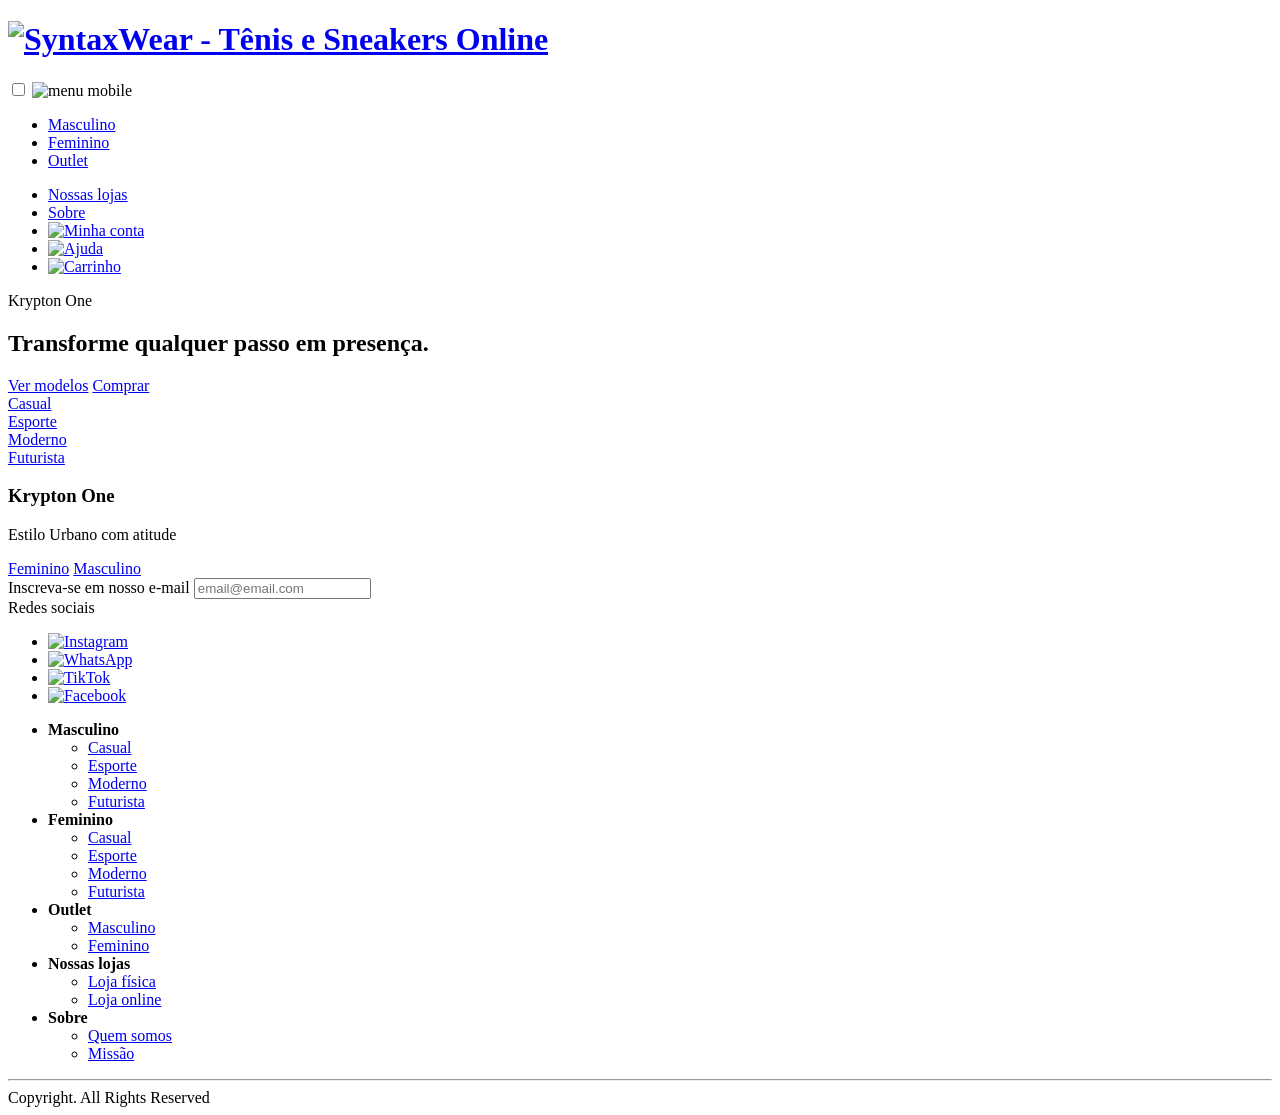
==== index.min.html @ 9175f805 "Add files via upload" ====
<!DOCTYPE html> <html lang="pt-br"> <head> <meta charset="UTF-8"> <meta name="viewport" content="width=device-width,initial-scale=1"> <title>SyntaxWear - Tênis e Sneakers Online</title> <meta name="description" content="Compre os melhores tênis e sneakers online na SyntaxWear. Encontre modelos exclusivos, ofertas imperdíveis e frete grátis para todo o Brasil."> <head> <meta charset="UTF-8"> <meta name="viewport" content="width=device-width,initial-scale=1"> <title>SyntaxWear - Tênis e Sneakers Online</title> <link rel="stylesheet" href="./css/components/header.css"> <link rel="stylesheet" href="./css/components/hero.css"> <link rel="stylesheet" href="./css/components/product-category.css"> <link rel="stylesheet" href="./css/components/product-grid.css"> <link rel="stylesheet" href="./css/components/footer.css"> </head> <body> <header class="header"> <h1 class="logo"> <a href="/" title="SyntaxWear - Tênis e Sneakers Online"> <img src="./images/logo/logo.svg" alt="SyntaxWear - Tênis e Sneakers Online"> </a> </h1> <input type="checkbox" class="menu-toggle" id="menu-toggle"> <label for="menu-toggle" class="menu-icon"> <img src="./images/icons/hamburguer.svg" alt="menu mobile" srcset=""> </label> <nav class="nav-container"> <nav class="nav-center" aria-label="Categorias Principais"> <ul> <li><a href="#">Masculino</a></li> <li><a href="#">Feminino</a></li> <li><a href="#">Outlet</a></li> </ul> </nav> <nav class="nav-right" aria-label="Acesso rápido"> <ul> <li><a href="#">Nossas lojas</a></li> <li><a href="#">Sobre</a></li> <li> <a href="#" aria-label="Minha conta"> <img src="./images/icons/user.svg" alt="Minha conta"> </a> </li> <li> <a href="#" aria-label="Ajuda"> <img src="./images/icons/help.svg" alt="Ajuda"> </a> </li> <li> <a href="#" aria-label="Carrinho"> <img src="./images/icons/bag.svg" alt="Carrinho"> </a> </li> </ul> </nav> </nav> </header> <main> <section class="hero-section"> <div class="hero-overlay"> <div class="hero-content"> <span class="hero-subtitle">Krypton One</span> <h2 class="hero-title">Transforme qualquer passo em presença.</h2> <div class="hero-buttons"> <a class="btn btn-outline" href="#">Ver modelos</a> <a class="btn btn-filled" href="#">Comprar</a> </div> </div> </div> </section> <section class="categories-section"> <div class="category-card casual"> <a href="#" class="category-link">  <span class="category-name btn btn-outline">Casual</span> </a> </div> <div class="category-card esporte"> <a href="#" class="category-link">  <span class="category-name btn btn-outline">Esporte</span> </a> </div> <div class="category-card moderno"> <a href="#" class="category-link">  <span class="category-name btn btn-outline">Moderno</span> </a> </div> <div class="category-card futurista"> <a href="#" class="category-link">  <span class="category-name btn btn-outline">Futurista</span> </a> </div> </section> <section class="grid-section"> <div class="card highlight"> <div class="top1-content"> <h3 class="card-title">Krypton One</h3> <p class="card-subtitle">Estilo Urbano com atitude</p> <div class="cta-group"> <a href="#" class="btn btn-outline">Feminino</a> <a href="#" class="btn btn-outline">Masculino</a> </div> </div> </div>      </section> </main> <footer class="site-footer" id="footer"> <div class="footer-content"> <div class="footer-right"> <form class="newsletter-form"> <label for="newsletter-email">Inscreva-se em nosso e-mail</label> <input type="email" id="newsletter-email" placeholder="email@email.com"> </form> <div class="footer-social"> <span>Redes sociais</span> <ul> <li> <a href="#"><img src="./images/icons/instagram.svg" alt="Instagram"></a> </li> <li> <a href="#"><img src="./images/icons/whatsapp.svg" alt="WhatsApp"></a> </li> <li> <a href="#"><img src="./images/icons/tiktok.svg" alt="TikTok"></a> </li> <li> <a href="#"><img src="./images/icons/facebook.svg" alt="Facebook"></a> </li> </ul> </div> </div> <nav class="footer-nav" id="footer"> <ul> <li> <strong>Masculino</strong> <ul> <li><a href="#">Casual</a></li> <li><a href="#">Esporte</a></li> <li><a href="#">Moderno</a></li> <li><a href="#">Futurista</a></li> </ul> </li> <li> <strong>Feminino</strong> <ul> <li><a href="#">Casual</a></li> <li><a href="#">Esporte</a></li> <li><a href="#">Moderno</a></li> <li><a href="#">Futurista</a></li> </ul> </li> <li> <strong>Outlet</strong> <ul> <li><a href="#">Masculino</a></li> <li><a href="#">Feminino</a></li> </ul> </li> <li> <strong>Nossas lojas</strong> <ul> <li><a href="#">Loja física</a></li> <li><a href="#">Loja online</a></li> </ul> </li> <li> <strong>Sobre</strong> <ul> <li><a href="#">Quem somos</a></li> <li><a href="#">Missão</a></li> </ul> </li> </ul> </nav> </div> <hr> <div class="footer-copy">Copyright. All Rights Reserved</div> </footer>
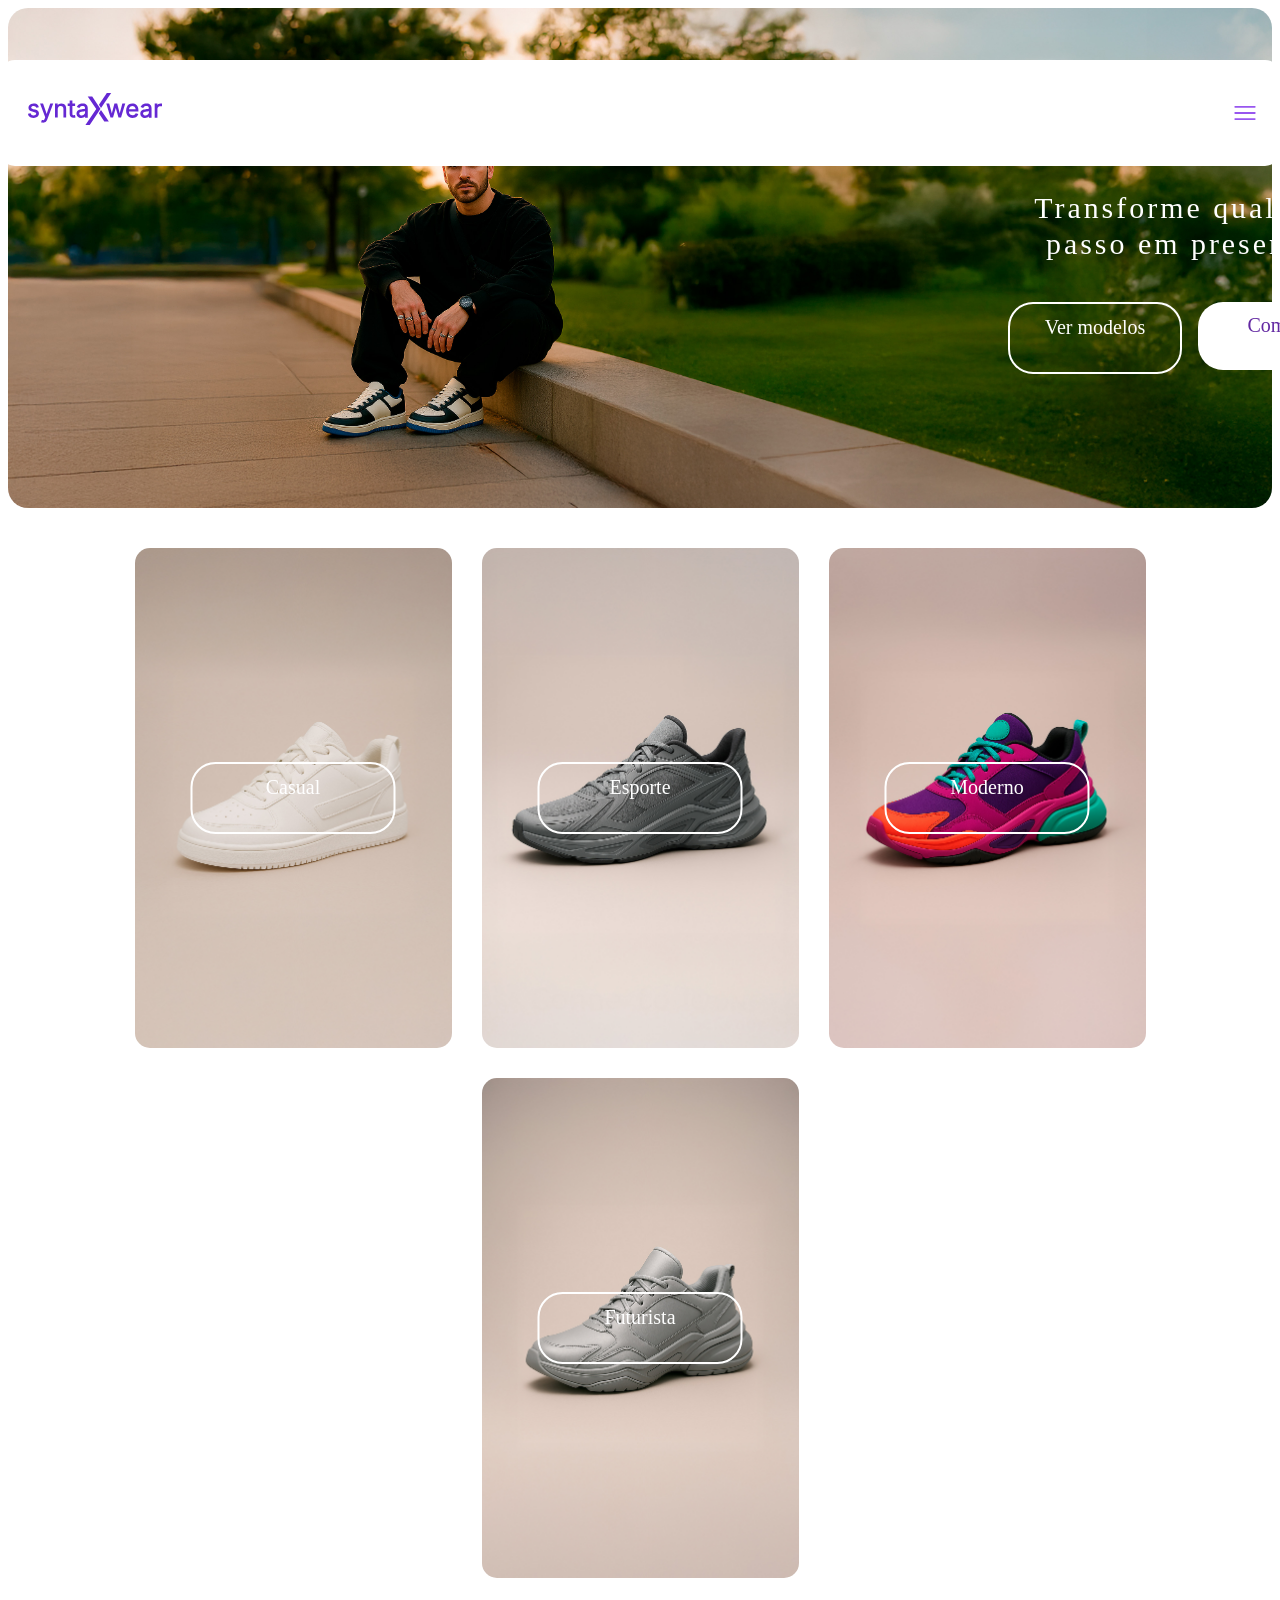
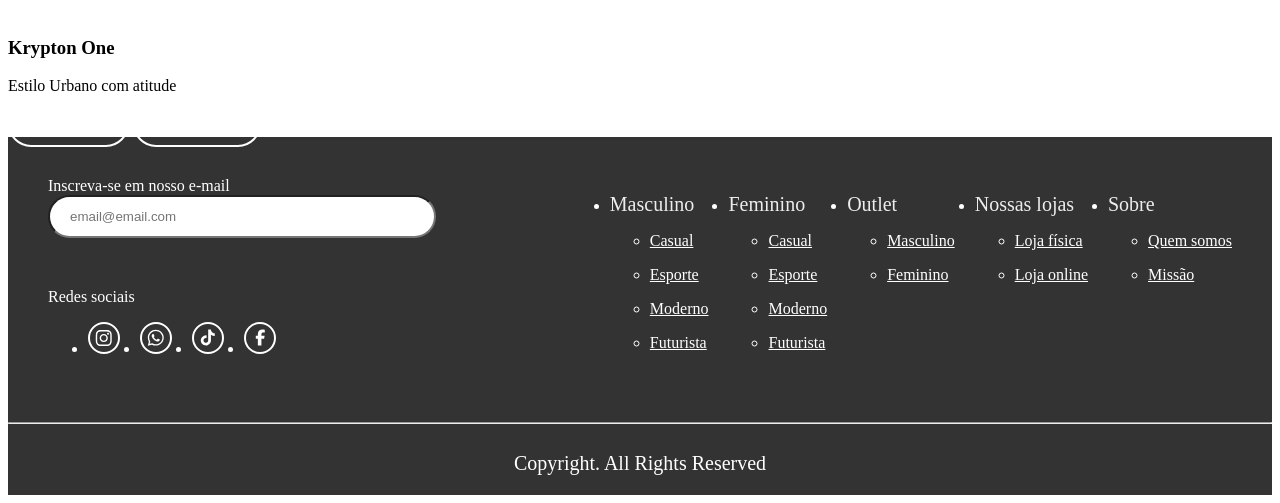
==== commit 863d05e9: "comiit - sim!!!" ====
--- a/index.min.html
+++ b/index.min.html
@@ -1 +1 @@
-<!DOCTYPE html> <html lang="pt-br"> <head> <meta charset="UTF-8"> <meta name="viewport" content="width=device-width,initial-scale=1"> <title>SyntaxWear - Tênis e Sneakers Online</title> <meta name="description" content="Compre os melhores tênis e sneakers online na SyntaxWear. Encontre modelos exclusivos, ofertas imperdíveis e frete grátis para todo o Brasil."> <head> <meta charset="UTF-8"> <meta name="viewport" content="width=device-width,initial-scale=1"> <title>SyntaxWear - Tênis e Sneakers Online</title> <link rel="stylesheet" href="./css/components/header.css"> <link rel="stylesheet" href="./css/components/hero.css"> <link rel="stylesheet" href="./css/components/product-category.css"> <link rel="stylesheet" href="./css/components/product-grid.css"> <link rel="stylesheet" href="./css/components/footer.css"> </head> <body> <header class="header"> <h1 class="logo"> <a href="/" title="SyntaxWear - Tênis e Sneakers Online"> <img src="./images/logo/logo.svg" alt="SyntaxWear - Tênis e Sneakers Online"> </a> </h1> <input type="checkbox" class="menu-toggle" id="menu-toggle"> <label for="menu-toggle" class="menu-icon"> <img src="./images/icons/hamburguer.svg" alt="menu mobile" srcset=""> </label> <nav class="nav-container"> <nav class="nav-center" aria-label="Categorias Principais"> <ul> <li><a href="#">Masculino</a></li> <li><a href="#">Feminino</a></li> <li><a href="#">Outlet</a></li> </ul> </nav> <nav class="nav-right" aria-label="Acesso rápido"> <ul> <li><a href="#">Nossas lojas</a></li> <li><a href="#">Sobre</a></li> <li> <a href="#" aria-label="Minha conta"> <img src="./images/icons/user.svg" alt="Minha conta"> </a> </li> <li> <a href="#" aria-label="Ajuda"> <img src="./images/icons/help.svg" alt="Ajuda"> </a> </li> <li> <a href="#" aria-label="Carrinho"> <img src="./images/icons/bag.svg" alt="Carrinho"> </a> </li> </ul> </nav> </nav> </header> <main> <section class="hero-section"> <div class="hero-overlay"> <div class="hero-content"> <span class="hero-subtitle">Krypton One</span> <h2 class="hero-title">Transforme qualquer passo em presença.</h2> <div class="hero-buttons"> <a class="btn btn-outline" href="#">Ver modelos</a> <a class="btn btn-filled" href="#">Comprar</a> </div> </div> </div> </section> <section class="categories-section"> <div class="category-card casual"> <a href="#" class="category-link">  <span class="category-name btn btn-outline">Casual</span> </a> </div> <div class="category-card esporte"> <a href="#" class="category-link">  <span class="category-name btn btn-outline">Esporte</span> </a> </div> <div class="category-card moderno"> <a href="#" class="category-link">  <span class="category-name btn btn-outline">Moderno</span> </a> </div> <div class="category-card futurista"> <a href="#" class="category-link">  <span class="category-name btn btn-outline">Futurista</span> </a> </div> </section> <section class="grid-section"> <div class="card highlight"> <div class="top1-content"> <h3 class="card-title">Krypton One</h3> <p class="card-subtitle">Estilo Urbano com atitude</p> <div class="cta-group"> <a href="#" class="btn btn-outline">Feminino</a> <a href="#" class="btn btn-outline">Masculino</a> </div> </div> </div>      </section> </main> <footer class="site-footer" id="footer"> <div class="footer-content"> <div class="footer-right"> <form class="newsletter-form"> <label for="newsletter-email">Inscreva-se em nosso e-mail</label> <input type="email" id="newsletter-email" placeholder="email@email.com"> </form> <div class="footer-social"> <span>Redes sociais</span> <ul> <li> <a href="#"><img src="./images/icons/instagram.svg" alt="Instagram"></a> </li> <li> <a href="#"><img src="./images/icons/whatsapp.svg" alt="WhatsApp"></a> </li> <li> <a href="#"><img src="./images/icons/tiktok.svg" alt="TikTok"></a> </li> <li> <a href="#"><img src="./images/icons/facebook.svg" alt="Facebook"></a> </li> </ul> </div> </div> <nav class="footer-nav" id="footer"> <ul> <li> <strong>Masculino</strong> <ul> <li><a href="#">Casual</a></li> <li><a href="#">Esporte</a></li> <li><a href="#">Moderno</a></li> <li><a href="#">Futurista</a></li> </ul> </li> <li> <strong>Feminino</strong> <ul> <li><a href="#">Casual</a></li> <li><a href="#">Esporte</a></li> <li><a href="#">Moderno</a></li> <li><a href="#">Futurista</a></li> </ul> </li> <li> <strong>Outlet</strong> <ul> <li><a href="#">Masculino</a></li> <li><a href="#">Feminino</a></li> </ul> </li> <li> <strong>Nossas lojas</strong> <ul> <li><a href="#">Loja física</a></li> <li><a href="#">Loja online</a></li> </ul> </li> <li> <strong>Sobre</strong> <ul> <li><a href="#">Quem somos</a></li> <li><a href="#">Missão</a></li> </ul> </li> </ul> </nav> </div> <hr> <div class="footer-copy">Copyright. All Rights Reserved</div> </footer> +<!DOCTYPE html> <html lang="pt-br"> <head> <meta charset="UTF-8"> <meta name="viewport" content="width=device-width,initial-scale=1"> <title>SyntaxWear - Tênis e Sneakers Online </title> <meta name="description" content="Compre os melhores tênis e sneakers online na SyntaxWear. Encontre modelos exclusivos, ofertas imperdíveis e frete grátis para todo o Brasil."> <head> <meta charset="UTF-8"> <meta name="viewport" content="width=device-width,initial-scale=1"> <title>SyntaxWear - Tênis e Sneakers Online</title> <link rel="stylesheet" href="./css/components/header.css"> <link rel="stylesheet" href="./css/components/hero.css"> <link rel="stylesheet" href="./css/components/product-category.css"> <link rel="stylesheet" href="./css/components/product-grid.css"> <link rel="stylesheet" href="./css/components/footer.css"> </head> <body> <header class="header"> <h1 class="logo"> <a href="/" title="SyntaxWear - Tênis e Sneakers Online"> <img src="./images/logo/logo.svg" alt="SyntaxWear - Tênis e Sneakers Online"> </a> </h1> <input type="checkbox" class="menu-toggle" id="menu-toggle"> <label for="menu-toggle" class="menu-icon"> <img src="./images/icons/hamburguer.svg" alt="menu mobile" srcset=""> </label> <nav class="nav-container"> <nav class="nav-center" aria-label="Categorias Principais"> <ul> <li><a href="#">Masculino</a></li> <li><a href="#">Feminino</a></li> <li><a href="#">Outlet</a></li> </ul> </nav> <nav class="nav-right" aria-label="Acesso rápido"> <ul> <li><a href="#">Nossas lojas</a></li> <li><a href="#">Sobre</a></li> <li> <a href="#" aria-label="Minha conta"> <img src="./images/icons/user.svg" alt="Minha conta"> </a> </li> <li> <a href="#" aria-label="Ajuda"> <img src="./images/icons/help.svg" alt="Ajuda"> </a> </li> <li> <a href="#" aria-label="Carrinho"> <img src="./images/icons/bag.svg" alt="Carrinho"> </a> </li> </ul> </nav> </nav> </header> <main> <section class="hero-section"> <div class="hero-overlay"> <div class="hero-content"> <span class="hero-subtitle">Krypton One</span> <h2 class="hero-title">Transforme qualquer passo em presença.</h2> <div class="hero-buttons"> <a class="btn btn-outline" href="#">Ver modelos</a> <a class="btn btn-filled" href="#">Comprar</a> </div> </div> </div> </section> <section class="categories-section"> <div class="category-card casual"> <a href="#" class="category-link">  <span class="category-name btn btn-outline">Casual</span> </a> </div> <div class="category-card esporte"> <a href="#" class="category-link">  <span class="category-name btn btn-outline">Esporte</span> </a> </div> <div class="category-card moderno"> <a href="#" class="category-link">  <span class="category-name btn btn-outline">Moderno</span> </a> </div> <div class="category-card futurista"> <a href="#" class="category-link">  <span class="category-name btn btn-outline">Futurista</span> </a> </div> </section> <section class="grid-section"> <div class="card highlight"> <div class="top1-content"> <h3 class="card-title">Krypton One</h3> <p class="card-subtitle">Estilo Urbano com atitude</p> <div class="cta-group"> <a href="#" class="btn btn-outline">Feminino</a> <a href="#" class="btn btn-outline">Masculino</a> </div> </div> </div>      </section> </main> <footer class="site-footer" id="footer"> <div class="footer-content"> <div class="footer-right"> <form class="newsletter-form"> <label for="newsletter-email">Inscreva-se em nosso e-mail</label> <input type="email" id="newsletter-email" placeholder="email@email.com"> </form> <div class="footer-social"> <span>Redes sociais</span> <ul> <li> <a href="#"><img src="./images/icons/instagram.svg" alt="Instagram"></a> </li> <li> <a href="#"><img src="./images/icons/whatsapp.svg" alt="WhatsApp"></a> </li> <li> <a href="#"><img src="./images/icons/tiktok.svg" alt="TikTok"></a> </li> <li> <a href="#"><img src="./images/icons/facebook.svg" alt="Facebook"></a> </li> </ul> </div> </div> <nav class="footer-nav" id="footer"> <ul> <li> <strong>Masculino</strong> <ul> <li><a href="#">Casual</a></li> <li><a href="#">Esporte</a></li> <li><a href="#">Moderno</a></li> <li><a href="#">Futurista</a></li> </ul> </li> <li> <strong>Feminino</strong> <ul> <li><a href="#">Casual</a></li> <li><a href="#">Esporte</a></li> <li><a href="#">Moderno</a></li> <li><a href="#">Futurista</a></li> </ul> </li> <li> <strong>Outlet</strong> <ul> <li><a href="#">Masculino</a></li> <li><a href="#">Feminino</a></li> </ul> </li> <li> <strong>Nossas lojas</strong> <ul> <li><a href="#">Loja física</a></li> <li><a href="#">Loja online</a></li> </ul> </li> <li> <strong>Sobre</strong> <ul> <li><a href="#">Quem somos</a></li> <li><a href="#">Missão</a></li> </ul> </li> </ul> </nav> </div> <hr> <div class="footer-copy">Copyright. All Rights Reserved</div> </footer> 
--- a/css/components/header.css
+++ b/css/components/header.css
@@ -0,0 +1,130 @@
+/* header.css */
+.header {
+	position: fixed;
+	top: 60px;
+	left: 50%;
+	transform: translate(-50%);
+	width: 1260px;
+	width: 1260px;
+	border-radius: 15px;
+	z-index: 999;
+	display: flex;
+	justify-content: space-between;
+	align-items: center;
+	padding: 0.225rem 1.25rem;
+	background-color: #ffffff;
+}
+
+.logo img {
+	height: 48px;
+	width: 150px;
+}
+
+.nav-center ul {
+	display: flex;
+	gap: 2.5rem;
+}
+
+.nav-center a,
+.nav-right a {
+    font-size: 1.25rem;
+	color: #333333
+	text-decoration: none;
+	transition: color 0.3s;
+}
+
+.nav-center a:hover,
+.nav-right a:hover {
+	color: #7c3aed;
+}
+.nav-right ul {
+	display: flex;
+	gap: 2.5rem;
+	align-items: center;
+}
+
+.nav-right img {
+	height: 20px;
+}
+
+.nav-right a:hover img {
+	opacity: 0.7;
+}
+
+.nav-container{
+	display: flex;
+	justify-content: space-between;
+	width: 100%;
+	align-items: center;
+	flex:1;
+	margin-left: 10rem;
+}
+
+.menu-toggle{
+	display: none;
+}
+
+.menu-icon{
+	width: 30px;
+	height: 30px;
+	display: none;
+	cursor: pointer;
+	z-index: 1001;
+}
+
+.menu-icon img{
+	width: 100%;
+	height: 100%;
+	transition: opacity 0.3s ease;
+}
+
+.menu-icon:hover img{
+	opacity: 0.7;
+}
+
+@media (max-width: 1280px){
+	.header{
+		width: calc(100% - 40px);
+	}
+
+	.menu-icon{
+		display: block;
+	}
+
+	.nav-container{
+		position: fixed;
+		top:0;
+		right: -100%;
+		width: 200px;
+		flex-direction: column;
+		padding: 80px 20px 20px;
+		background-color: #ffffff;
+		gap: 2rem;
+		transition: right 0.3s ease;
+		align-items: flex-start;
+	}
+
+	.nav-center, .nav-right{
+		width: 100%;
+		text-align: center;
+	}
+
+	.nav-center ul, .nav-right ul{
+		flex-direction: column;
+		gap: 1.5rem;
+		width: 100%;
+	}
+
+	.nav-center a, .nav-right a{
+		width: 100%;
+		border-bottom: 1px solid #eeeeee;
+		padding: 0.3rem 0;
+		font-size: 1rem;
+		display: block;
+	}
+
+	.menu-toggle:checked ~ .nav-container{
+		right: 0;
+	} 
+	
+}
--- a/css/components/hero.css
+++ b/css/components/hero.css
@@ -0,0 +1,76 @@
+/* hero.css */
+.hero-section{
+    background: url(../../images/banners/hero.jpg) no-repeat center;
+    background-size: cover;
+
+    height: 500px;
+    position: relative;
+    border-radius: 20px;
+}
+
+.hero-overlay{
+    width: 100%;
+    height: 100%;
+    display: flex;
+    align-items: center;
+    justify-content: flex-end;
+    padding: 0 6rem;
+}
+
+.hero-content{
+    color: #ffffff;
+    max-width: 360px;
+    text-align: center;
+}
+
+.hero-buttons{
+    display: flex;
+    gap: 16px;
+}
+
+.hero-content .hero-title{
+    font-size: 1.87rem;
+    margin-bottom: 40px;
+    font-weight: 400;
+    line-height: 36px;
+    letter-spacing: 3px;
+}
+
+.hero-content .hero-subtitle{
+    font-size: 1.25rem;
+    margin-bottom: 1.5rem;
+    display: block;
+
+}
+
+.btn{
+    font-size: 1.25rem;
+    width: 161px;
+    height: 48px;
+    border-radius: 25px;
+    text-decoration: none;
+    color: #ffffff;
+    font-weight: 400;
+    padding:10px 20px;
+    transition: background-color 0.3s border 0.3s; 
+
+}
+
+.btn-outline{
+    background-color: transparent;
+    border: 2px solid #ffffff;
+    line-height: 26px;
+    
+}
+
+.btn-filled{
+    background-color: #ffffff;
+    color: #6329a2;
+    line-height: 26px;
+}
+
+.btn:hover{
+background-color: #6329a2;
+color: #ffffff;
+}
+
--- a/css/components/product-category.css
+++ b/css/components/product-category.css
@@ -0,0 +1,59 @@
+/* product-category.css */
+.categories-section {
+	padding-top: 40px;
+	padding-bottom: 40px;
+	display: flex;
+	flex-wrap: wrap;
+	justify-content: center;
+	gap: 30px;
+}
+
+.category-card {
+	position: relative;
+	width: 317px;
+	height: 500px;
+	border-radius: 15px;
+	overflow: hidden;
+}
+
+.overlay{
+	position: absolute;
+	inset: 0;
+	background-color: rgba(0, 0, 0, 0.25);
+	z-index: 1;
+}
+
+.category-name {
+	position: absolute;
+	left: 50%;
+	top: 50%;
+	transform: translate(-50%, -50%);
+	z-index: 2;
+	text-align: center;
+}
+
+.casual {
+	background: url(../../images/products/casual.jpg) no-repeat center;
+	background-size: cover;
+}
+
+.esporte {
+	background: url(../../images/products/esporte.jpg) no-repeat center;
+	background-size: cover;
+}
+
+.moderno {
+	background: url(../../images/products/moderno.jpg) no-repeat center;
+	background-size: cover;
+}
+	
+.futurista {
+	background: url(../../images/products/futurista.jpg) no-repeat center;
+	background-size: cover;
+}
+
+@media (max-width:500px) {
+	.category-card{
+		width: 100%;
+	}
+}
--- a/css/components/footer.css
+++ b/css/components/footer.css
@@ -0,0 +1,100 @@
+/* footer.css */
+.site-footer{
+    background-color: #333333;
+    color: #ffffff;
+}
+
+.footer-content{
+    max-width: 1360px;
+    margin: 0 auto;
+    padding: 2.5rem;
+    display: flex;
+    justify-content: space-between;
+}
+
+.footer-right{
+    display: flex;
+    flex-direction: column;
+    gap: 3.125rem;
+}
+
+.footer-nav ul{
+    display: flex;
+    gap: 1.25rem;
+}
+
+.footer-nav ul ul{
+    display: flex;
+    flex-direction: column;
+    gap: 1rem;
+}
+
+.footer-nav strong{
+    color: #EDEDED;
+    font-size: 1.25rem;
+    margin-bottom: 1rem;
+    display: block;
+    font-weight: 400;
+}
+
+.footer-nav li a{
+    color: #ffffff;
+}
+
+.footer-nav li a:hover{
+    text-decoration: underline;
+}
+
+.newsletter-form{
+    display: flex;
+    flex-direction: column;
+}
+
+.newsletter-form input{
+    border-radius: 30px;
+    color: #AAAAAA;
+    padding: 0.75rem 1.25rem;
+    width: 21.5rem;
+}
+
+.footer-social span{
+    margin-bottom: 1rem;
+    display: block;
+}
+
+.footer-social ul{
+    display: flex;
+    gap: 1.25rem;
+}
+
+.footer-social li a:hover img{
+    opacity: 0.7;
+}
+
+.footer-copy{
+    font-size: 1.25rem;
+    text-align: center;
+    padding: 20px 0;
+}
+
+@media (max-width: 1000px) {
+	.footer-content{
+		flex-direction: column;
+		gap: 2rem;
+		padding: 2rem 1rem;
+	}
+
+	.footer-nav ul{
+		flex-direction: column;
+		gap: 2rem;
+	}
+
+	.footer-social ul{
+		gap: 1rem;
+	}
+
+	.footer-copy{
+		font-size: 1rem;
+		padding: 1.5rem 0 1.5rem;
+	}
+}
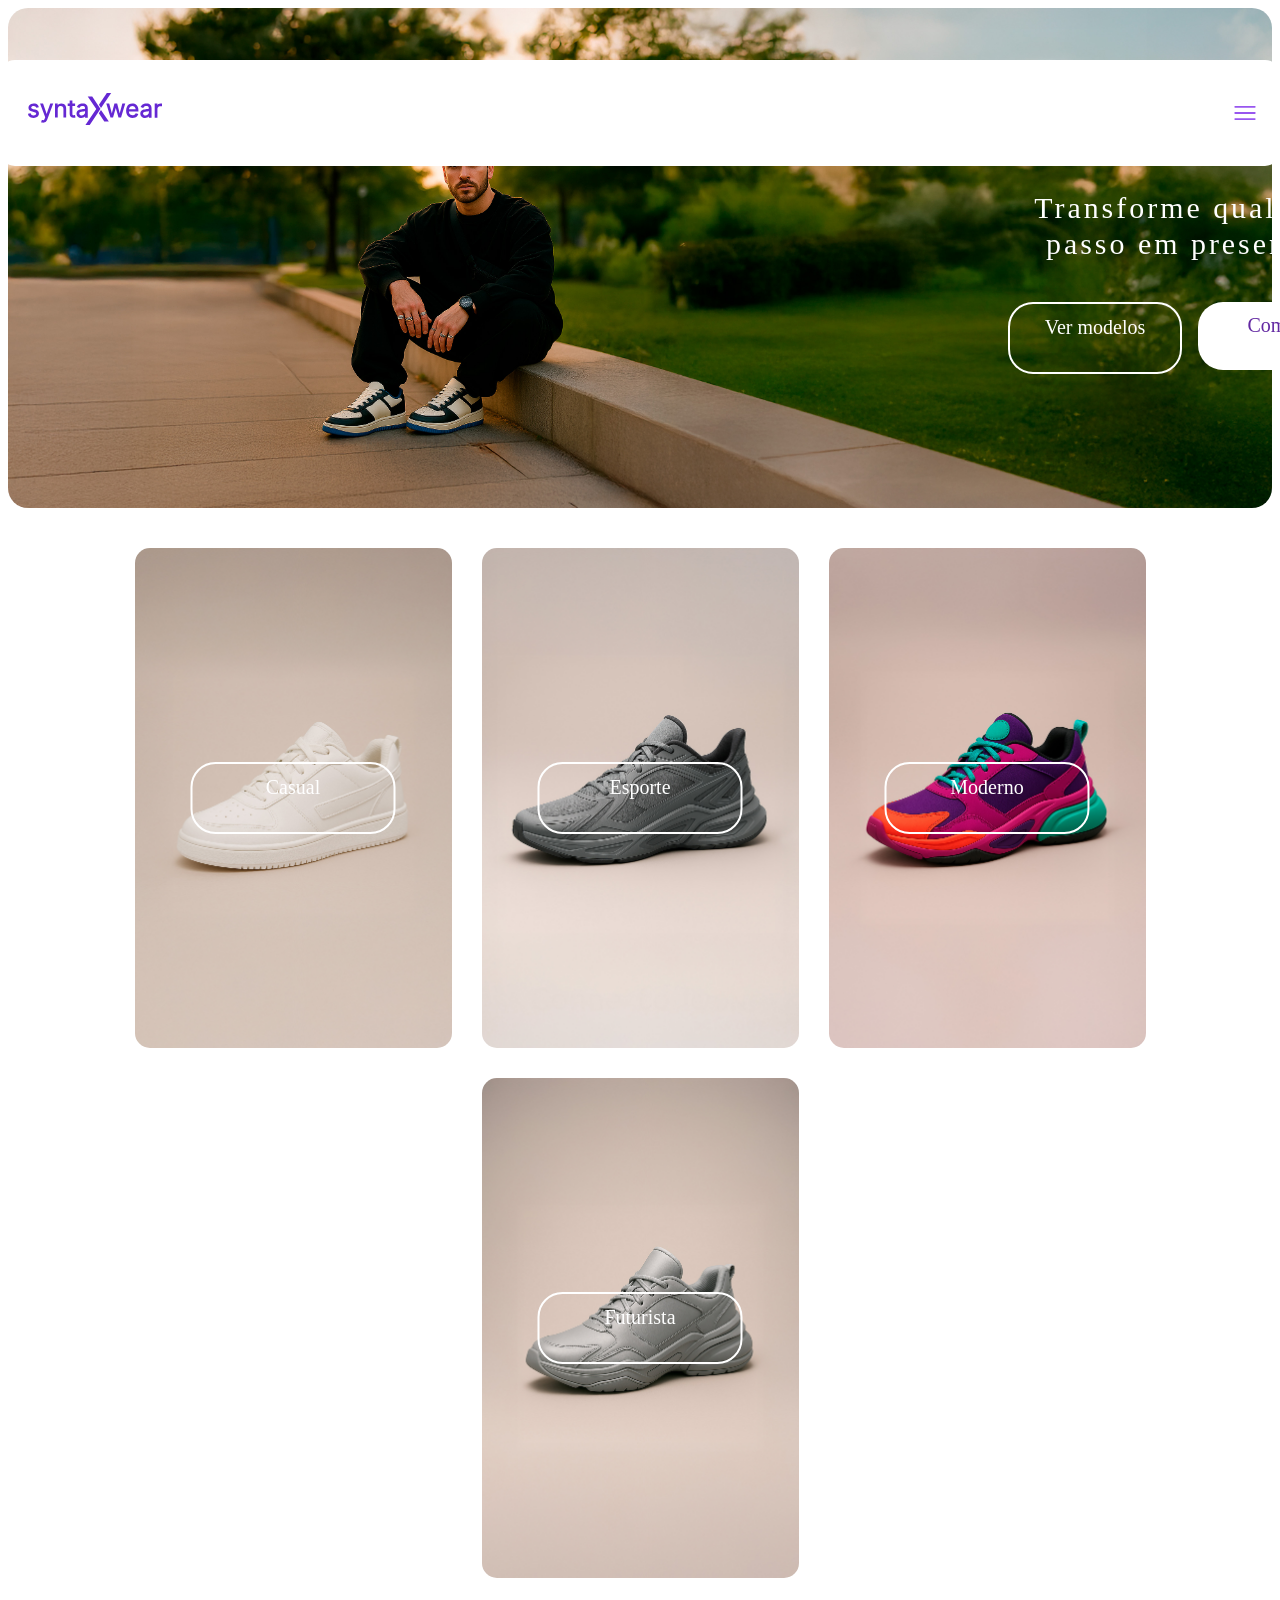
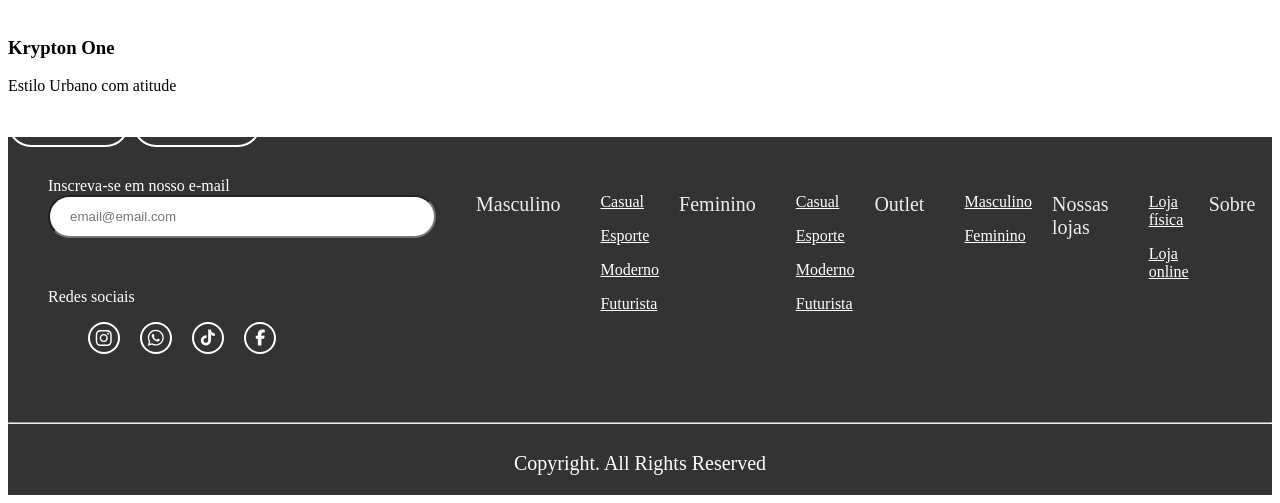
==== commit 56ae004b: "Bug: correção do lista que estava passando por cima do resert do css" ====
--- a/index.min.html
+++ b/index.min.html
@@ -1 +1 @@
-<!DOCTYPE html> <html lang="pt-br"> <head> <meta charset="UTF-8"> <meta name="viewport" content="width=device-width,initial-scale=1"> <title>SyntaxWear - Tênis e Sneakers Online </title> <meta name="description" content="Compre os melhores tênis e sneakers online na SyntaxWear. Encontre modelos exclusivos, ofertas imperdíveis e frete grátis para todo o Brasil."> <head> <meta charset="UTF-8"> <meta name="viewport" content="width=device-width,initial-scale=1"> <title>SyntaxWear - Tênis e Sneakers Online</title> <link rel="stylesheet" href="./css/components/header.css"> <link rel="stylesheet" href="./css/components/hero.css"> <link rel="stylesheet" href="./css/components/product-category.css"> <link rel="stylesheet" href="./css/components/product-grid.css"> <link rel="stylesheet" href="./css/components/footer.css"> </head> <body> <header class="header"> <h1 class="logo"> <a href="/" title="SyntaxWear - Tênis e Sneakers Online"> <img src="./images/logo/logo.svg" alt="SyntaxWear - Tênis e Sneakers Online"> </a> </h1> <input type="checkbox" class="menu-toggle" id="menu-toggle"> <label for="menu-toggle" class="menu-icon"> <img src="./images/icons/hamburguer.svg" alt="menu mobile" srcset=""> </label> <nav class="nav-container"> <nav class="nav-center" aria-label="Categorias Principais"> <ul> <li><a href="#">Masculino</a></li> <li><a href="#">Feminino</a></li> <li><a href="#">Outlet</a></li> </ul> </nav> <nav class="nav-right" aria-label="Acesso rápido"> <ul> <li><a href="#">Nossas lojas</a></li> <li><a href="#">Sobre</a></li> <li> <a href="#" aria-label="Minha conta"> <img src="./images/icons/user.svg" alt="Minha conta"> </a> </li> <li> <a href="#" aria-label="Ajuda"> <img src="./images/icons/help.svg" alt="Ajuda"> </a> </li> <li> <a href="#" aria-label="Carrinho"> <img src="./images/icons/bag.svg" alt="Carrinho"> </a> </li> </ul> </nav> </nav> </header> <main> <section class="hero-section"> <div class="hero-overlay"> <div class="hero-content"> <span class="hero-subtitle">Krypton One</span> <h2 class="hero-title">Transforme qualquer passo em presença.</h2> <div class="hero-buttons"> <a class="btn btn-outline" href="#">Ver modelos</a> <a class="btn btn-filled" href="#">Comprar</a> </div> </div> </div> </section> <section class="categories-section"> <div class="category-card casual"> <a href="#" class="category-link">  <span class="category-name btn btn-outline">Casual</span> </a> </div> <div class="category-card esporte"> <a href="#" class="category-link">  <span class="category-name btn btn-outline">Esporte</span> </a> </div> <div class="category-card moderno"> <a href="#" class="category-link">  <span class="category-name btn btn-outline">Moderno</span> </a> </div> <div class="category-card futurista"> <a href="#" class="category-link">  <span class="category-name btn btn-outline">Futurista</span> </a> </div> </section> <section class="grid-section"> <div class="card highlight"> <div class="top1-content"> <h3 class="card-title">Krypton One</h3> <p class="card-subtitle">Estilo Urbano com atitude</p> <div class="cta-group"> <a href="#" class="btn btn-outline">Feminino</a> <a href="#" class="btn btn-outline">Masculino</a> </div> </div> </div>      </section> </main> <footer class="site-footer" id="footer"> <div class="footer-content"> <div class="footer-right"> <form class="newsletter-form"> <label for="newsletter-email">Inscreva-se em nosso e-mail</label> <input type="email" id="newsletter-email" placeholder="email@email.com"> </form> <div class="footer-social"> <span>Redes sociais</span> <ul> <li> <a href="#"><img src="./images/icons/instagram.svg" alt="Instagram"></a> </li> <li> <a href="#"><img src="./images/icons/whatsapp.svg" alt="WhatsApp"></a> </li> <li> <a href="#"><img src="./images/icons/tiktok.svg" alt="TikTok"></a> </li> <li> <a href="#"><img src="./images/icons/facebook.svg" alt="Facebook"></a> </li> </ul> </div> </div> <nav class="footer-nav" id="footer"> <ul> <li> <strong>Masculino</strong> <ul> <li><a href="#">Casual</a></li> <li><a href="#">Esporte</a></li> <li><a href="#">Moderno</a></li> <li><a href="#">Futurista</a></li> </ul> </li> <li> <strong>Feminino</strong> <ul> <li><a href="#">Casual</a></li> <li><a href="#">Esporte</a></li> <li><a href="#">Moderno</a></li> <li><a href="#">Futurista</a></li> </ul> </li> <li> <strong>Outlet</strong> <ul> <li><a href="#">Masculino</a></li> <li><a href="#">Feminino</a></li> </ul> </li> <li> <strong>Nossas lojas</strong> <ul> <li><a href="#">Loja física</a></li> <li><a href="#">Loja online</a></li> </ul> </li> <li> <strong>Sobre</strong> <ul> <li><a href="#">Quem somos</a></li> <li><a href="#">Missão</a></li> </ul> </li> </ul> </nav> </div> <hr> <div class="footer-copy">Copyright. All Rights Reserved</div> </footer> +<!DOCTYPE html> <html lang="pt-br"> <head> <meta charset="UTF-8"> <meta name="viewport" content="width=device-width,initial-scale=1"> <title>SyntaxWear - Tênis e Sneakers Online </title> <meta name="description" content="Compre os melhores tênis e sneakers online na SyntaxWear. Encontre modelos exclusivos, ofertas imperdíveis e frete grátis para todo o Brasil."> <head> <meta charset="UTF-8"> <meta name="viewport" content="width=device-width,initial-scale=1"> <title>SyntaxWear - Tênis e Sneakers Online</title> <link rel="stylesheet" href="./css/components/reset.css"> <link rel="stylesheet" href="./css/components/header.css"> <link rel="stylesheet" href="./css/components/hero.css"> <link rel="stylesheet" href="./css/components/product-category.css"> <link rel="stylesheet" href="./css/components/product-grid.css"> <link rel="stylesheet" href="./css/components/footer.css"> </head> <body> <header class="header"> <h1 class="logo"> <a href="/" title="SyntaxWear - Tênis e Sneakers Online"> <img src="./images/logo/logo.svg" alt="SyntaxWear - Tênis e Sneakers Online"> </a> </h1> <input type="checkbox" class="menu-toggle" id="menu-toggle"> <label for="menu-toggle" class="menu-icon"> <img src="./images/icons/hamburguer.svg" alt="menu mobile" srcset=""> </label> <nav class="nav-container"> <nav class="nav-center" aria-label="Categorias Principais"> <ul> <li class="remove_dot"><a href="#">Masculino</a></li> <li class="remove_dot"><a href="#">Feminino</a></li> <li class="remove_dot"><a href="#">Outlet</a></li> </ul> </nav> <nav class="nav-right" aria-label="Acesso rápido"> <ul> <li class="remove_dot"><a href="#">Nossas lojas</a></li> <li class="remove_dot"><a href="#">Sobre</a></li> <li class="remove_dot"> <a href="#" aria-label="Minha conta"> <img src="./images/icons/user.svg" alt="Minha conta"> </a> </li> <li class="remove_dot"> <a href="#" aria-label="Ajuda"> <img src="./images/icons/help.svg" alt="Ajuda"> </a> </li> <li class="remove_dot"> <a href="#" aria-label="Carrinho"> <img src="./images/icons/bag.svg" alt="Carrinho"> </a> </li> </ul> </nav> </nav> </header> <main> <section class="hero-section"> <div class="hero-overlay"> <div class="hero-content"> <span class="hero-subtitle">Krypton One</span> <h2 class="hero-title">Transforme qualquer passo em presença.</h2> <div class="hero-buttons"> <a class="btn btn-outline" href="#">Ver modelos</a> <a class="btn btn-filled" href="#">Comprar</a> </div> </div> </div> </section> <section class="categories-section"> <div class="category-card casual"> <a href="#" class="category-link">  <span class="category-name btn btn-outline">Casual</span> </a> </div> <div class="category-card esporte"> <a href="#" class="category-link">  <span class="category-name btn btn-outline">Esporte</span> </a> </div> <div class="category-card moderno"> <a href="#" class="category-link">  <span class="category-name btn btn-outline">Moderno</span> </a> </div> <div class="category-card futurista"> <a href="#" class="category-link">  <span class="category-name btn btn-outline">Futurista</span> </a> </div> </section> <section class="grid-section"> <div class="card highlight"> <div class="top1-content"> <h3 class="card-title">Krypton One</h3> <p class="card-subtitle">Estilo Urbano com atitude</p> <div class="cta-group"> <a href="#" class="btn btn-outline">Feminino</a> <a href="#" class="btn btn-outline">Masculino</a> </div> </div> </div>      </section> </main> <footer class="site-footer" id="footer"> <div class="footer-content"> <div class="footer-right"> <form class="newsletter-form"> <label for="newsletter-email">Inscreva-se em nosso e-mail</label> <input type="email" id="newsletter-email" placeholder="email@email.com"> </form> <div class="footer-social"> <span>Redes sociais</span> <ul> <li class="remove_dot"> <a href="#"><img src="./images/icons/instagram.svg" alt="Instagram"></a> </li> <li class="remove_dot"> <a href="#"><img src="./images/icons/whatsapp.svg" alt="WhatsApp"></a> </li> <li class="remove_dot"> <a href="#"><img src="./images/icons/tiktok.svg" alt="TikTok"></a> </li> <li class="remove_dot"> <a href="#"><img src="./images/icons/facebook.svg" alt="Facebook"></a> </li> </ul> </div> </div> <nav class="footer-nav" id="footer"> <ul> <li> <strong>Masculino</strong> <ul> <li class="remove_dot"><a href="#">Casual</a></li> <li class="remove_dot"><a href="#">Esporte</a></li> <li class="remove_dot"><a href="#">Moderno</a></li> <li class="remove_dot"><a href="#">Futurista</a></li> </ul> </li> <li> <strong>Feminino</strong> <ul> <li class="remove_dot"><a href="#">Casual</a></li> <li class="remove_dot"><a href="#">Esporte</a></li> <li class="remove_dot"><a href="#">Moderno</a></li> <li class="remove_dot"><a href="#">Futurista</a></li> </ul> </li> <li> <strong>Outlet</strong> <ul> <li class="remove_dot"><a href="#">Masculino</a></li> <li class="remove_dot"><a href="#">Feminino</a></li> </ul> </li> <li> <strong>Nossas lojas</strong> <ul> <li class="remove_dot"><a href="#">Loja física</a></li> <li class="remove_dot"><a href="#">Loja online</a></li> </ul> </li> <li> <strong>Sobre</strong> <ul> <li class="remove_dot"><a href="#">Quem somos</a></li> <li class="remove_dot"><a href="#">Missão</a></li> </ul> </li> </ul> </nav> </div> <hr> <div class="footer-copy">Copyright. All Rights Reserved</div> </footer> 
--- a/css/components/header.css
+++ b/css/components/header.css
@@ -28,7 +28,7 @@
 .nav-center a,
 .nav-right a {
     font-size: 1.25rem;
-	color: #333333
+	color: #333333;
 	text-decoration: none;
 	transition: color 0.3s;
 }
@@ -49,6 +49,11 @@
 
 .nav-right a:hover img {
 	opacity: 0.7;
+}
+
+li {
+	list-style: none;
+	display: flex;
 }
 
 .nav-container{
@@ -127,4 +132,5 @@
 		right: 0;
 	} 
 	
+	
 }
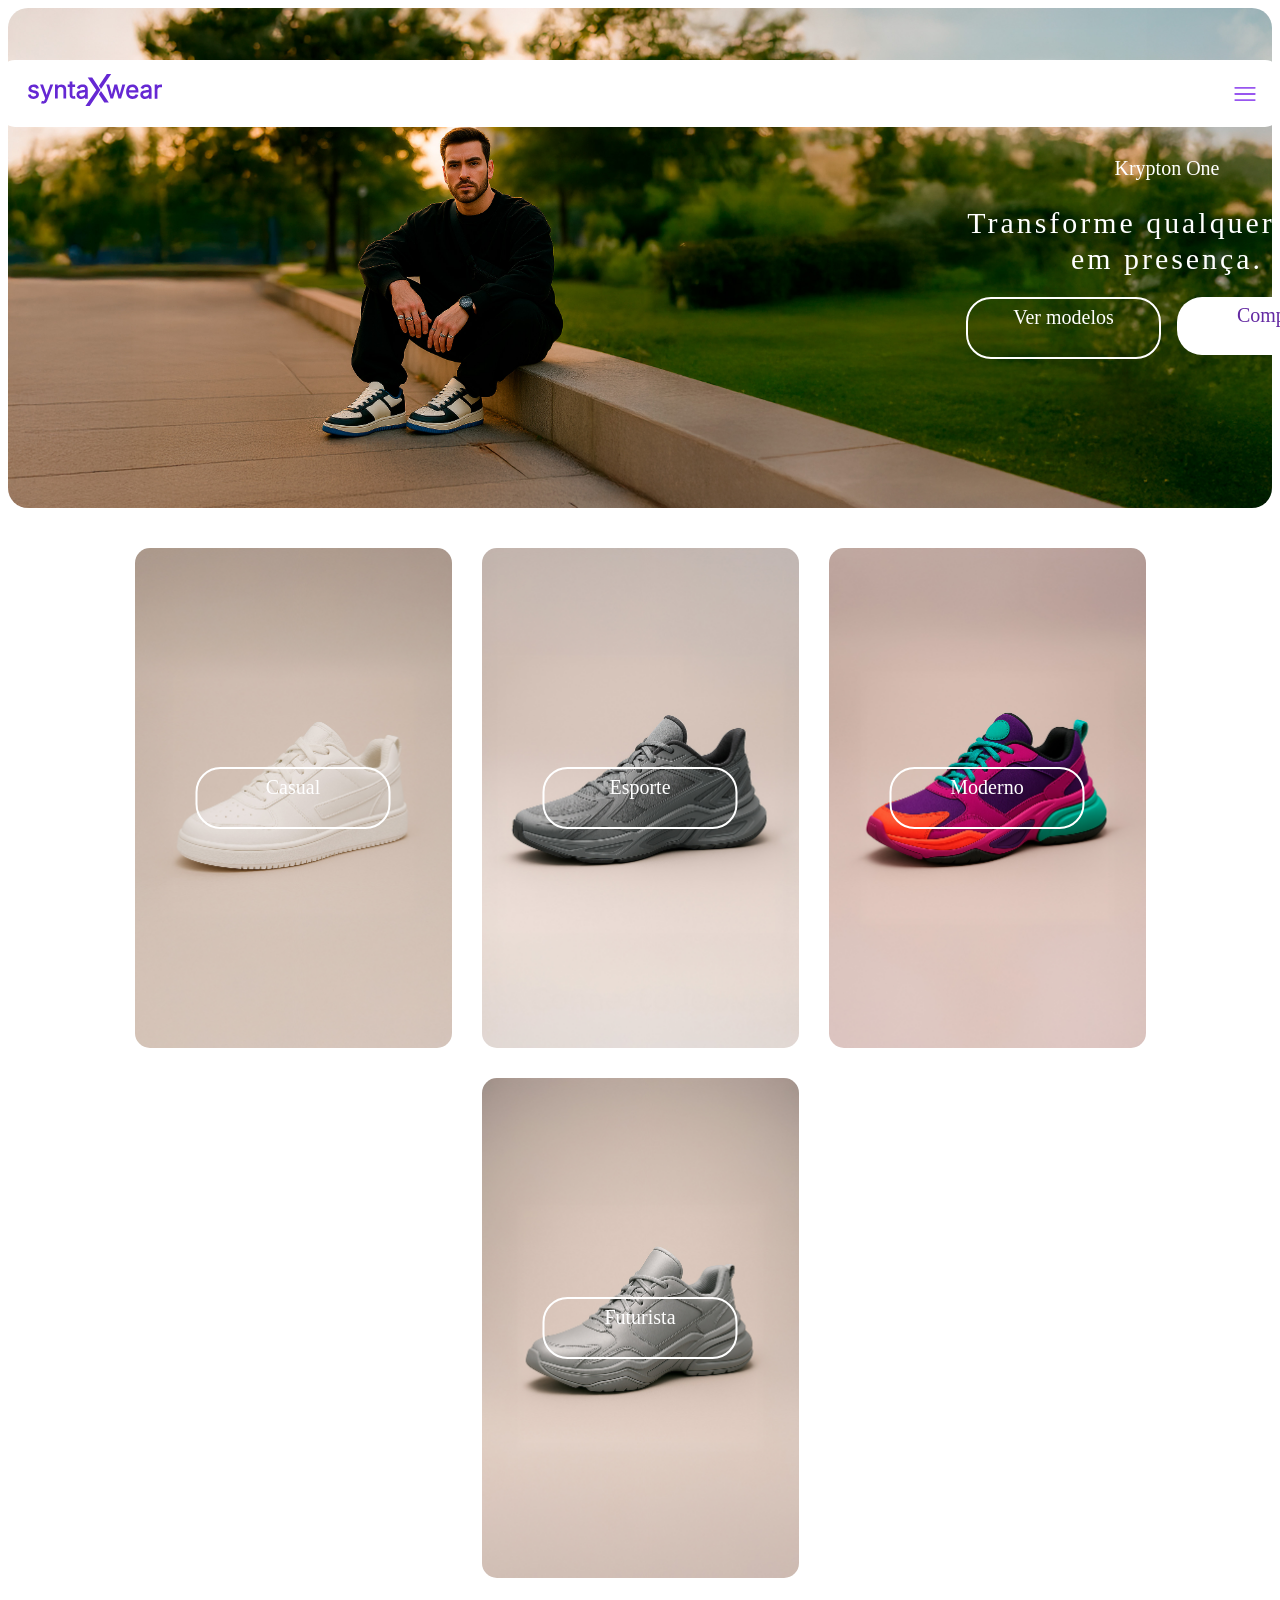
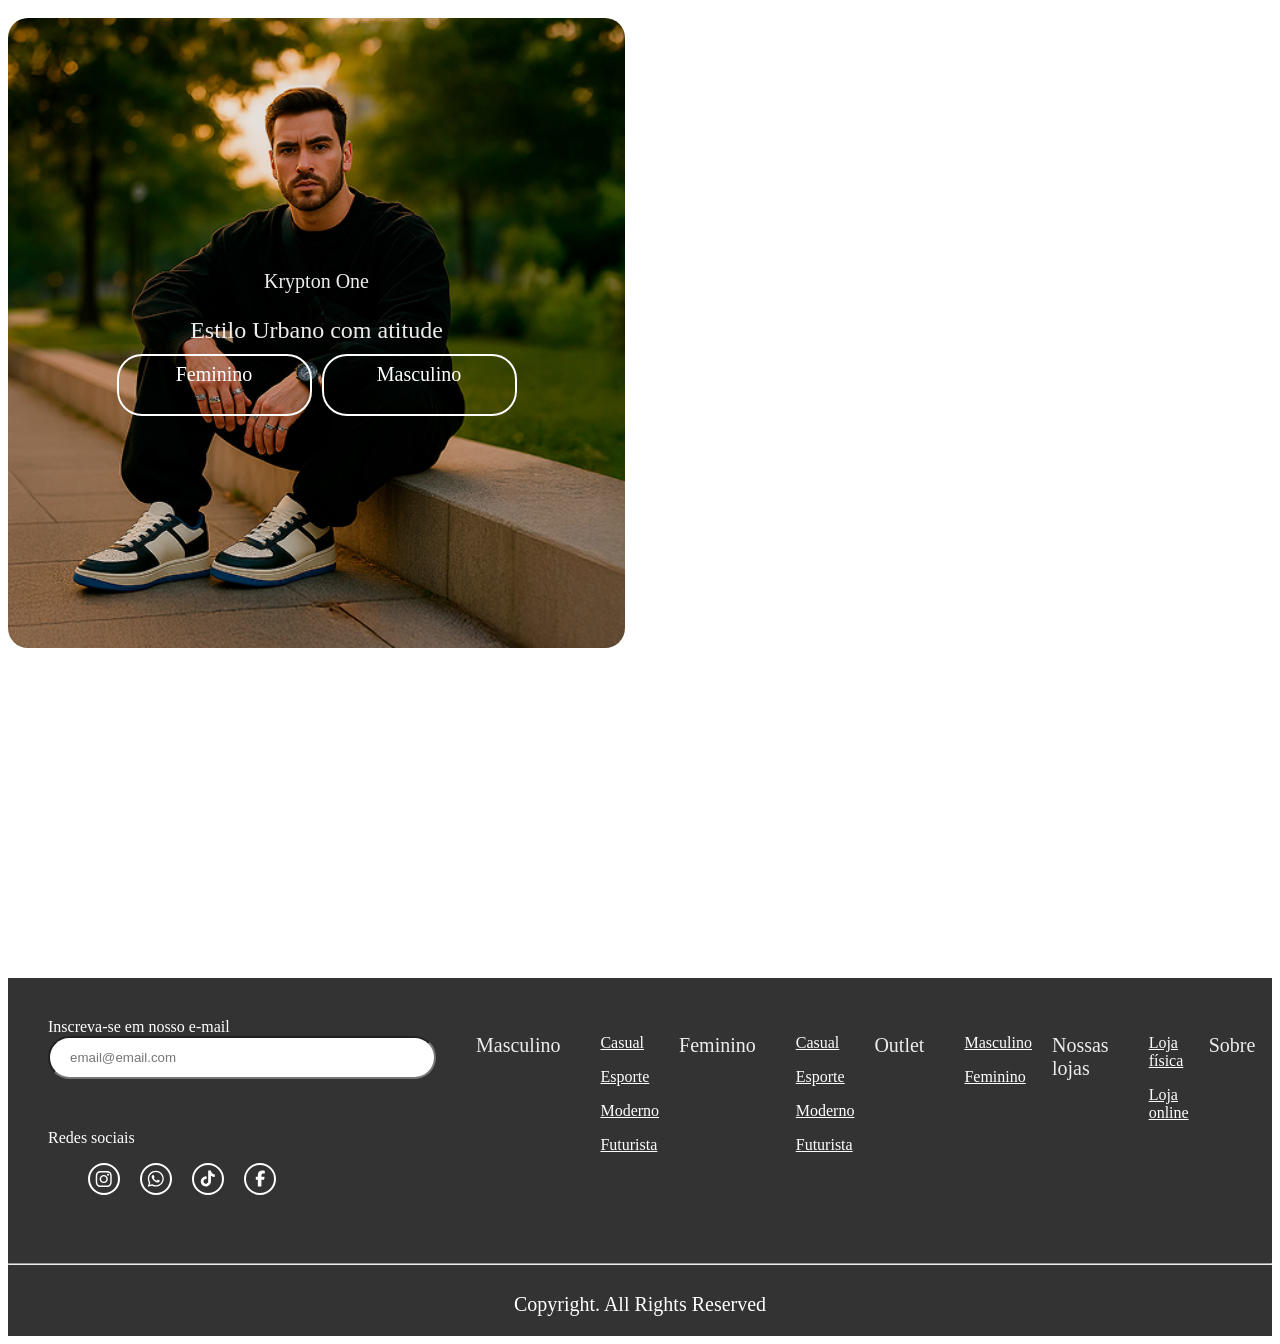
==== commit 833788e0: "nada certo, tudo errado" ====
--- a/index.min.html
+++ b/index.min.html
@@ -1 +1 @@
-<!DOCTYPE html> <html lang="pt-br"> <head> <meta charset="UTF-8"> <meta name="viewport" content="width=device-width,initial-scale=1"> <title>SyntaxWear - Tênis e Sneakers Online </title> <meta name="description" content="Compre os melhores tênis e sneakers online na SyntaxWear. Encontre modelos exclusivos, ofertas imperdíveis e frete grátis para todo o Brasil."> <head> <meta charset="UTF-8"> <meta name="viewport" content="width=device-width,initial-scale=1"> <title>SyntaxWear - Tênis e Sneakers Online</title> <link rel="stylesheet" href="./css/components/reset.css"> <link rel="stylesheet" href="./css/components/header.css"> <link rel="stylesheet" href="./css/components/hero.css"> <link rel="stylesheet" href="./css/components/product-category.css"> <link rel="stylesheet" href="./css/components/product-grid.css"> <link rel="stylesheet" href="./css/components/footer.css"> </head> <body> <header class="header"> <h1 class="logo"> <a href="/" title="SyntaxWear - Tênis e Sneakers Online"> <img src="./images/logo/logo.svg" alt="SyntaxWear - Tênis e Sneakers Online"> </a> </h1> <input type="checkbox" class="menu-toggle" id="menu-toggle"> <label for="menu-toggle" class="menu-icon"> <img src="./images/icons/hamburguer.svg" alt="menu mobile" srcset=""> </label> <nav class="nav-container"> <nav class="nav-center" aria-label="Categorias Principais"> <ul> <li class="remove_dot"><a href="#">Masculino</a></li> <li class="remove_dot"><a href="#">Feminino</a></li> <li class="remove_dot"><a href="#">Outlet</a></li> </ul> </nav> <nav class="nav-right" aria-label="Acesso rápido"> <ul> <li class="remove_dot"><a href="#">Nossas lojas</a></li> <li class="remove_dot"><a href="#">Sobre</a></li> <li class="remove_dot"> <a href="#" aria-label="Minha conta"> <img src="./images/icons/user.svg" alt="Minha conta"> </a> </li> <li class="remove_dot"> <a href="#" aria-label="Ajuda"> <img src="./images/icons/help.svg" alt="Ajuda"> </a> </li> <li class="remove_dot"> <a href="#" aria-label="Carrinho"> <img src="./images/icons/bag.svg" alt="Carrinho"> </a> </li> </ul> </nav> </nav> </header> <main> <section class="hero-section"> <div class="hero-overlay"> <div class="hero-content"> <span class="hero-subtitle">Krypton One</span> <h2 class="hero-title">Transforme qualquer passo em presença.</h2> <div class="hero-buttons"> <a class="btn btn-outline" href="#">Ver modelos</a> <a class="btn btn-filled" href="#">Comprar</a> </div> </div> </div> </section> <section class="categories-section"> <div class="category-card casual"> <a href="#" class="category-link">  <span class="category-name btn btn-outline">Casual</span> </a> </div> <div class="category-card esporte"> <a href="#" class="category-link">  <span class="category-name btn btn-outline">Esporte</span> </a> </div> <div class="category-card moderno"> <a href="#" class="category-link">  <span class="category-name btn btn-outline">Moderno</span> </a> </div> <div class="category-card futurista"> <a href="#" class="category-link">  <span class="category-name btn btn-outline">Futurista</span> </a> </div> </section> <section class="grid-section"> <div class="card highlight"> <div class="top1-content"> <h3 class="card-title">Krypton One</h3> <p class="card-subtitle">Estilo Urbano com atitude</p> <div class="cta-group"> <a href="#" class="btn btn-outline">Feminino</a> <a href="#" class="btn btn-outline">Masculino</a> </div> </div> </div>      </section> </main> <footer class="site-footer" id="footer"> <div class="footer-content"> <div class="footer-right"> <form class="newsletter-form"> <label for="newsletter-email">Inscreva-se em nosso e-mail</label> <input type="email" id="newsletter-email" placeholder="email@email.com"> </form> <div class="footer-social"> <span>Redes sociais</span> <ul> <li class="remove_dot"> <a href="#"><img src="./images/icons/instagram.svg" alt="Instagram"></a> </li> <li class="remove_dot"> <a href="#"><img src="./images/icons/whatsapp.svg" alt="WhatsApp"></a> </li> <li class="remove_dot"> <a href="#"><img src="./images/icons/tiktok.svg" alt="TikTok"></a> </li> <li class="remove_dot"> <a href="#"><img src="./images/icons/facebook.svg" alt="Facebook"></a> </li> </ul> </div> </div> <nav class="footer-nav" id="footer"> <ul> <li> <strong>Masculino</strong> <ul> <li class="remove_dot"><a href="#">Casual</a></li> <li class="remove_dot"><a href="#">Esporte</a></li> <li class="remove_dot"><a href="#">Moderno</a></li> <li class="remove_dot"><a href="#">Futurista</a></li> </ul> </li> <li> <strong>Feminino</strong> <ul> <li class="remove_dot"><a href="#">Casual</a></li> <li class="remove_dot"><a href="#">Esporte</a></li> <li class="remove_dot"><a href="#">Moderno</a></li> <li class="remove_dot"><a href="#">Futurista</a></li> </ul> </li> <li> <strong>Outlet</strong> <ul> <li class="remove_dot"><a href="#">Masculino</a></li> <li class="remove_dot"><a href="#">Feminino</a></li> </ul> </li> <li> <strong>Nossas lojas</strong> <ul> <li class="remove_dot"><a href="#">Loja física</a></li> <li class="remove_dot"><a href="#">Loja online</a></li> </ul> </li> <li> <strong>Sobre</strong> <ul> <li class="remove_dot"><a href="#">Quem somos</a></li> <li class="remove_dot"><a href="#">Missão</a></li> </ul> </li> </ul> </nav> </div> <hr> <div class="footer-copy">Copyright. All Rights Reserved</div> </footer> +<!DOCTYPE html> <html lang="pt-br"> <head> <meta charset="UTF-8"> <meta name="viewport" content="width=device-width,initial-scale=1"> <title>SyntaxWear - Tênis e Sneakers Online </title> <meta name="description" content="Compre os melhores tênis e sneakers online na SyntaxWear. Encontre modelos exclusivos, ofertas imperdíveis e frete grátis para todo o Brasil."> <head> <meta charset="UTF-8"> <meta name="viewport" content="width=device-width,initial-scale=1"> <title>SyntaxWear - Tênis e Sneakers Online</title> <link rel="stylesheet" href="./css/components/reset.css"> <link rel="stylesheet" href="./css/components/header.css"> <link rel="stylesheet" href="./css/components/hero.css"> <link rel="stylesheet" href="./css/components/product-category.css"> <link rel="stylesheet" href="./css/components/product-grid.css"> <link rel="stylesheet" href="./css/components/footer.css"> </head> <body> <header class="header"> <h1 class="logo"> <a href="/" title="SyntaxWear - Tênis e Sneakers Online"> <img src="./images/logo/logo.svg" alt="SyntaxWear - Tênis e Sneakers Online"> </a> </h1> <input type="checkbox" class="menu-toggle" id="menu-toggle"> <label for="menu-toggle" class="menu-icon"> <img src="./images/icons/hamburguer.svg" alt="menu mobile" srcset=""> </label> <nav class="nav-container"> <nav class="nav-center" aria-label="Categorias Principais"> <ul> <li class="remove_dot"><a href="#">Masculino</a></li> <li class="remove_dot"><a href="#">Feminino</a></li> <li class="remove_dot"><a href="#">Outlet</a></li> </ul> </nav> <nav class="nav-right" aria-label="Acesso rápido"> <ul> <li class="remove_dot"><a href="#">Nossas lojas</a></li> <li class="remove_dot"><a href="#">Sobre</a></li> <li class="remove_dot"> <a href="#" aria-label="Minha conta"> <img src="./images/icons/user.svg" alt="Minha conta"> </a> </li> <li class="remove_dot"> <a href="#" aria-label="Ajuda"> <img src="./images/icons/help.svg" alt="Ajuda"> </a> </li> <li class="remove_dot"> <a href="#" aria-label="Carrinho"> <img src="./images/icons/bag.svg" alt="Carrinho"> </a> </li> </ul> </nav> </nav> </header> <main> <section class="hero-section"> <div class="hero-overlay"> <div class="hero-content"> <span class="hero-subtitle">Krypton One</span> <h2 class="hero-title">Transforme qualquer passo<br> em presença.</h2> <div class="hero-buttons"> <a class="btn btn-outline" href="#">Ver modelos</a> <a class="btn btn-filled" href="#">Comprar</a> </div> </div> </div> </section> <section class="categories-section"> <div class="category-card casual"> <a href="#" class="category-link">  <span class="category-name btn btn-outline">Casual</span> </a> </div> <div class="category-card esporte"> <a href="#" class="category-link">  <span class="category-name btn btn-outline">Esporte</span> </a> </div> <div class="category-card moderno"> <a href="#" class="category-link">  <span class="category-name btn btn-outline">Moderno</span> </a> </div> <div class="category-card futurista"> <a href="#" class="category-link">  <span class="category-name btn btn-outline">Futurista</span> </a> </div> </section> <section class="grid-section"> <div class="card highlight"> <div class="top1-content"> <h3 class="card-title">Krypton One</h3> <p class="card-subtitle">Estilo Urbano com atitude</p> <div class="cta-group"> <a href="#" class="btn btn-outline">Feminino</a> <a href="#" class="btn btn-outline">Masculino</a> </div> </div> </div>      </section> </main> <footer class="site-footer" id="footer"> <div class="footer-content"> <div class="footer-right"> <form class="newsletter-form"> <label for="newsletter-email">Inscreva-se em nosso e-mail</label> <input type="email" id="newsletter-email" placeholder="email@email.com"> </form> <div class="footer-social"> <span>Redes sociais</span> <ul> <li class="remove_dot"> <a href="#"><img src="./images/icons/instagram.svg" alt="Instagram"></a> </li> <li class="remove_dot"> <a href="#"><img src="./images/icons/whatsapp.svg" alt="WhatsApp"></a> </li> <li class="remove_dot"> <a href="#"><img src="./images/icons/tiktok.svg" alt="TikTok"></a> </li> <li class="remove_dot"> <a href="#"><img src="./images/icons/facebook.svg" alt="Facebook"></a> </li> </ul> </div> </div> <nav class="footer-nav" id="footer"> <ul> <li> <strong>Masculino</strong> <ul> <li class="remove_dot"><a href="#">Casual</a></li> <li class="remove_dot"><a href="#">Esporte</a></li> <li class="remove_dot"><a href="#">Moderno</a></li> <li class="remove_dot"><a href="#">Futurista</a></li> </ul> </li> <li> <strong>Feminino</strong> <ul> <li class="remove_dot"><a href="#">Casual</a></li> <li class="remove_dot"><a href="#">Esporte</a></li> <li class="remove_dot"><a href="#">Moderno</a></li> <li class="remove_dot"><a href="#">Futurista</a></li> </ul> </li> <li> <strong>Outlet</strong> <ul> <li class="remove_dot"><a href="#">Masculino</a></li> <li class="remove_dot"><a href="#">Feminino</a></li> </ul> </li> <li> <strong>Nossas lojas</strong> <ul> <li class="remove_dot"><a href="#">Loja física</a></li> <li class="remove_dot"><a href="#">Loja online</a></li> </ul> </li> <li> <strong>Sobre</strong> <ul> <li class="remove_dot"><a href="#">Quem somos</a></li> <li class="remove_dot"><a href="#">Missão</a></li> </ul> </li> </ul> </nav> </div> <hr> <div class="footer-copy">Copyright. All Rights Reserved</div> </footer> 
--- a/css/components/header.css
+++ b/css/components/header.css
@@ -5,7 +5,7 @@
 	left: 50%;
 	transform: translate(-50%);
 	width: 1260px;
-	width: 1260px;
+	height:60px;
 	border-radius: 15px;
 	z-index: 999;
 	display: flex;
--- a/css/components/hero.css
+++ b/css/components/hero.css
@@ -2,10 +2,10 @@
 .hero-section{
     background: url(../../images/banners/hero.jpg) no-repeat center;
     background-size: cover;
-
     height: 500px;
     position: relative;
     border-radius: 20px;
+    
 }
 
 .hero-overlay{
@@ -19,7 +19,8 @@
 
 .hero-content{
     color: #ffffff;
-    max-width: 360px;
+    /**max-width: 360px;*/
+    max-width: 50%;
     text-align: center;
 }
 
@@ -28,18 +29,21 @@
     gap: 16px;
 }
 
+
+
 .hero-content .hero-title{
     font-size: 1.87rem;
-    margin-bottom: 40px;
-    font-weight: 400;
+    margin-bottom: 20px;
+    font-weight: 200;
     line-height: 36px;
     letter-spacing: 3px;
+    
 }
 
 .hero-content .hero-subtitle{
     font-size: 1.25rem;
     margin-bottom: 1.5rem;
-    display: block;
+
 
 }
 
@@ -51,7 +55,7 @@
     text-decoration: none;
     color: #ffffff;
     font-weight: 400;
-    padding:10px 20px;
+    padding:5px 15px;
     transition: background-color 0.3s border 0.3s; 
 
 }
--- a/css/components/product-grid.css
+++ b/css/components/product-grid.css
@@ -0,0 +1,100 @@
+/* product-grid.css */
+
+.card {
+	background-position: center;
+	background-size: cover;
+	background-repeat: no-repeat;
+    position: relative;
+    border-radius: 20px;
+}
+
+.highlight {
+	grid-area: highlight;
+	background-image: url(../../images/products/card_imagem.jpg);
+}
+.sneaker-purple {
+	grid-area: sneaker-purple;
+	background-image: url(../../images/products/roxo-verde-grid.jpg);
+}
+.model {
+	grid-area: model;
+	background-image: url(../../images/products/modelo-feminino.jpg);
+}
+.sneaker-color {
+	grid-area: sneaker-color;
+	background-image: url(../../images/products/futurista-grid.jpg);
+}
+.sneaker-white {
+	grid-area: sneaker-white;
+	background-image: url(../../images/products/preto-branco-grid.jpg);
+}
+.sneaker-silver {
+	grid-area: sneaker-silver;
+	background-image: url(../../images/products/moderno-grid.jpg);
+}
+.grid-section {
+	display: grid;
+	grid-template-columns: repeat(4, 1fr);
+	grid-template-rows: repeat(3, 300px);
+	grid-template-areas:
+		"highlight highlight sneaker-purple sneaker-purple"
+		"highlight highlight model sneaker-color"
+		"sneaker-white sneaker-white model sneaker-silver";
+	gap: 30px;
+}
+
+.top1-content{
+    position: absolute;
+    left: 50%;
+    top: 50%;
+    transform: translate(-50%, -50%);
+    text-align: center;
+}
+
+.card-title{
+    color: #EDEDED;
+    font-size: 1.25rem;
+    font-weight: 400;
+    margin-bottom: 20px;
+}
+
+.card-subtitle{
+    color: #EDEDED;
+	text-align: center;
+    font-size: 1.5rem;
+    font-weight: 400;
+    margin-bottom: 10px;
+}
+
+.cta-group{
+    display: flex;
+    gap: 10px;
+}
+
+
+@media (max-width:768px) {
+	.grid-section{
+		grid-template-columns: 1fr 1fr;
+		grid-template-rows: repeat(5, auto);
+		grid-template-areas: 
+		"highlight highlight"
+		"sneaker-white sneaker-white"
+		"model sneaker-color"
+		"model sneaker-silver"
+		"sneaker-purple sneaker-purple";
+		max-width: 100%;
+		gap: 0.625rem;
+	}
+
+	.highlight{
+		min-height: 500px;
+	}
+
+	.model{
+		min-height: 370px;
+	}
+
+	.sneaker-white, .sneaker-purple{
+		min-height: 190px;
+	}
+}
